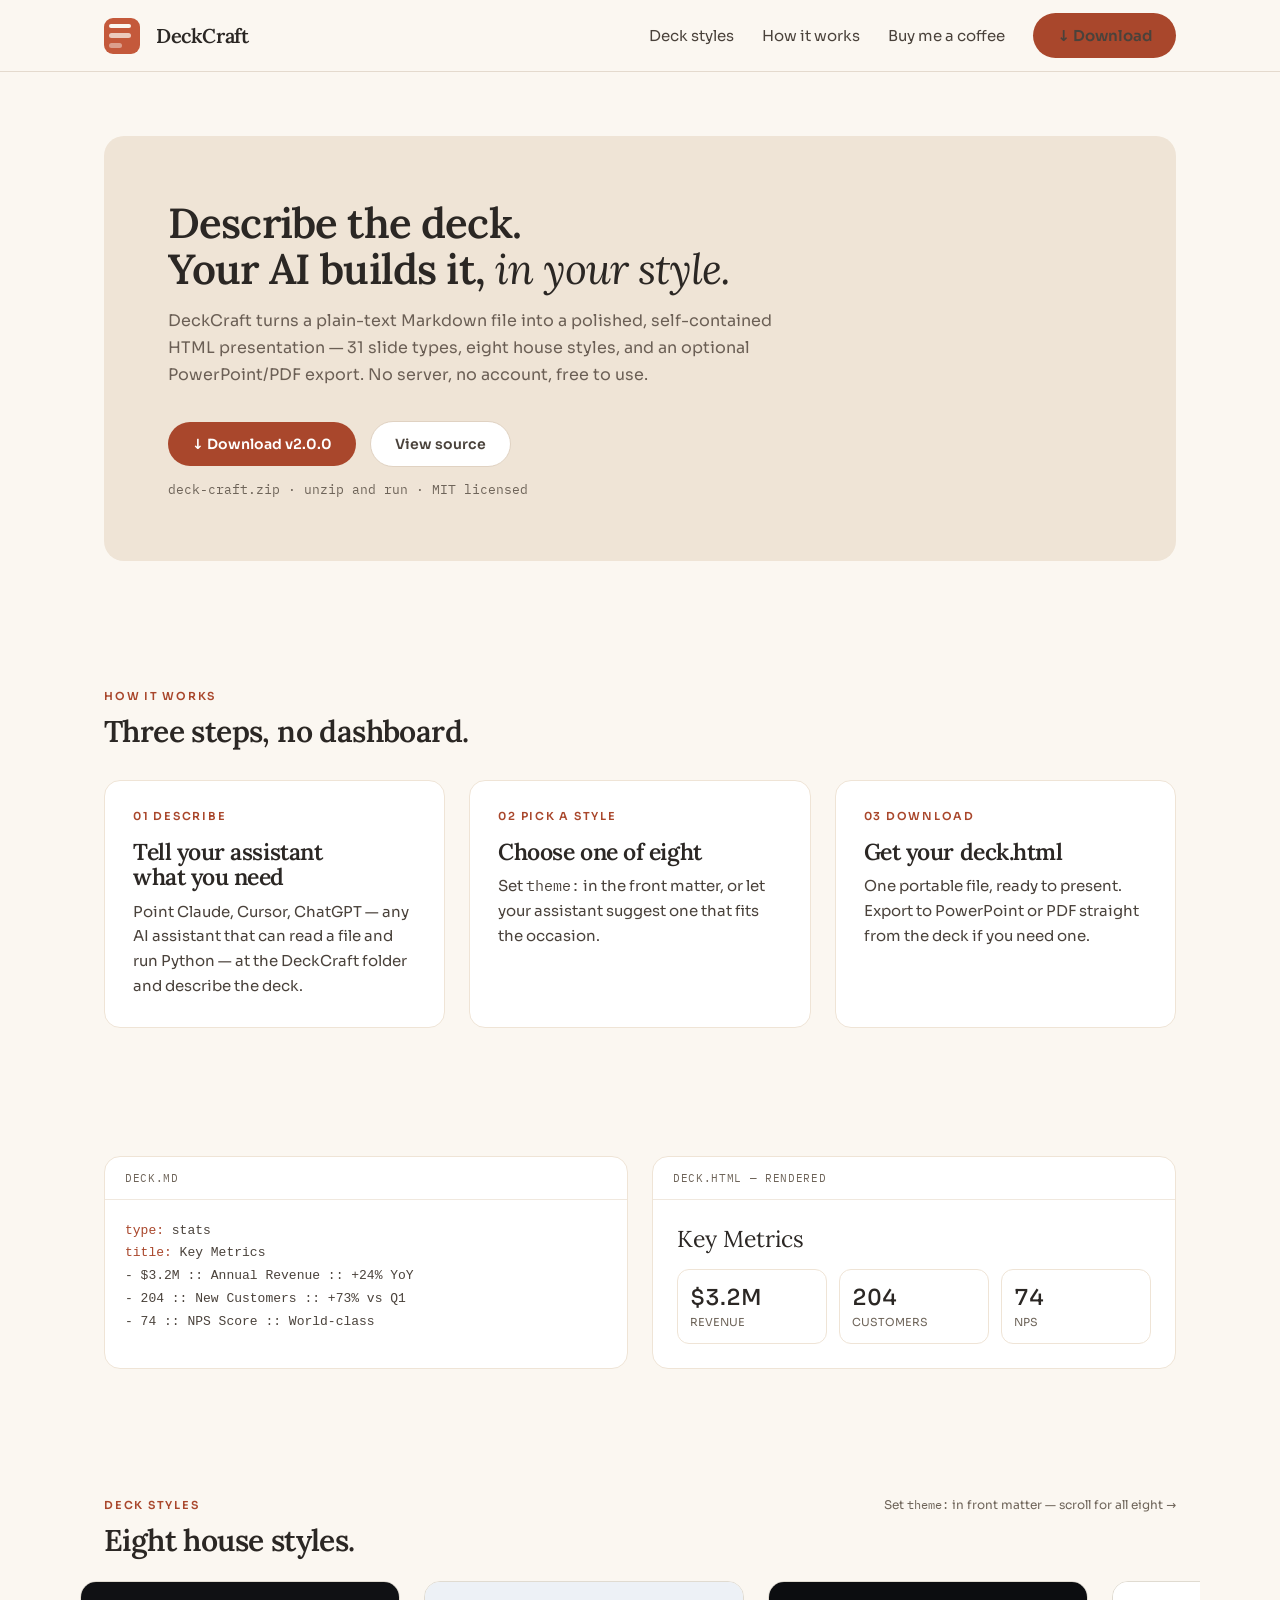
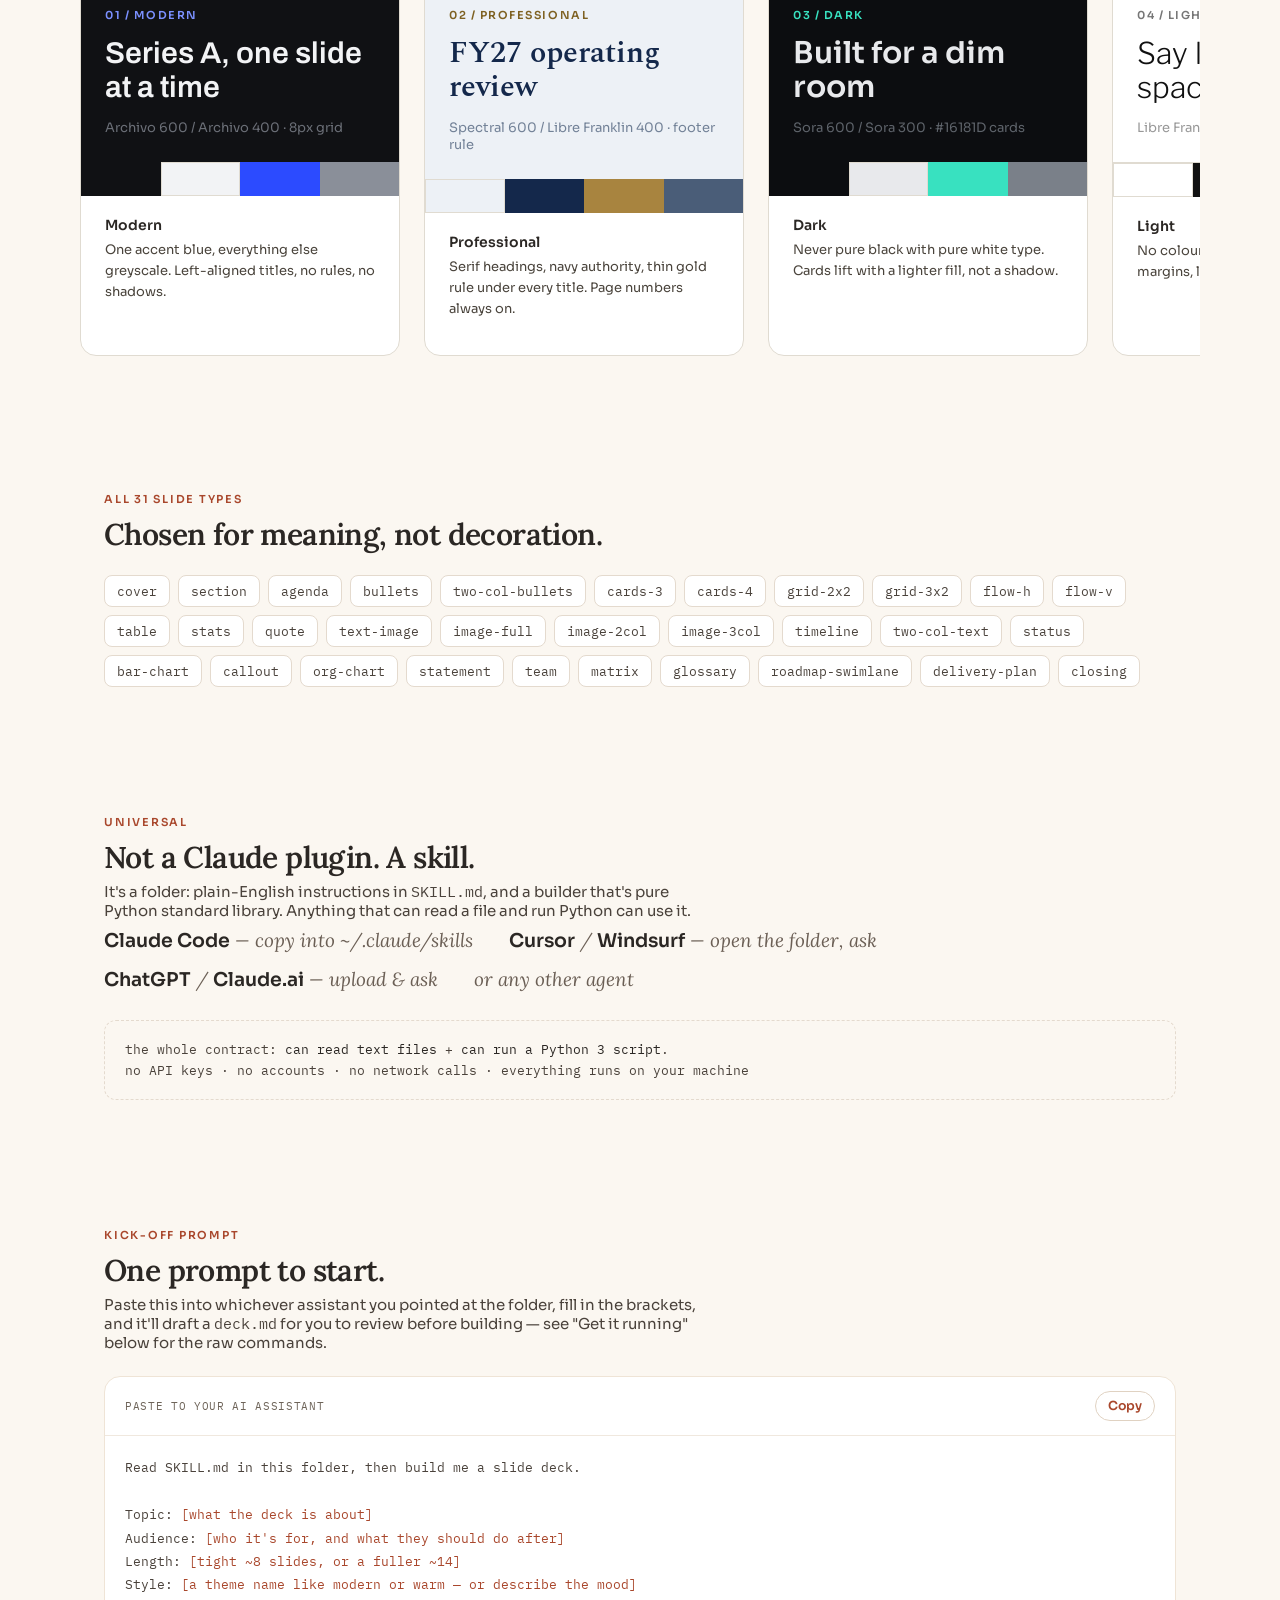
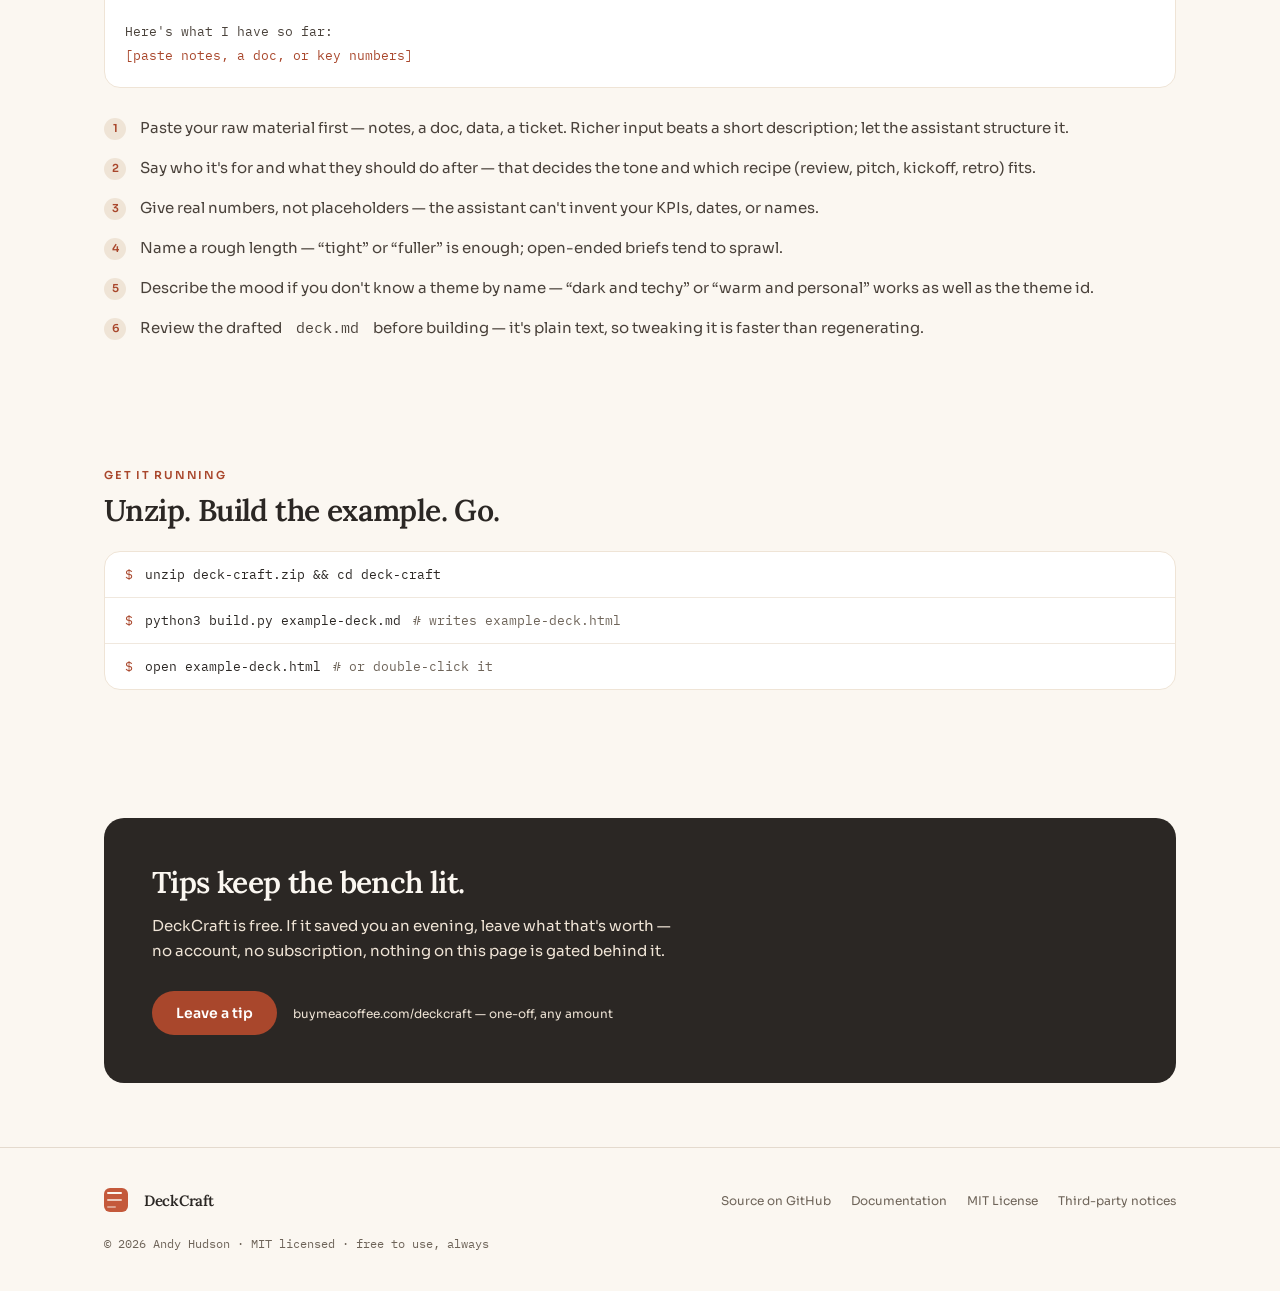
==== docs/index.html @ 662ece17 "Move landing page into docs/ for GitHub Pages GitHub Pages' classic source only supports the repo ro" ====
<!doctype html>
<html lang="en">
<head>
<meta charset="utf-8">
<meta name="viewport" content="width=device-width,initial-scale=1">
<title>DeckCraft</title>
<meta name="description" content="A free, open-source tool that turns Markdown into a themeable HTML slide deck, in a choice of eight house styles &#8212; usable from any AI assistant.">
<link rel="preconnect" href="https://fonts.googleapis.com">
<link rel="preconnect" href="https://fonts.gstatic.com" crossorigin>
<link href="https://fonts.googleapis.com/css2?family=Lora:ital,wght@0,400;0,500;0,600;1,400&family=Sora:wght@300;400;500;600&family=Archivo:wght@400;500;600;700;900&family=Spectral:wght@400;600&family=Libre+Franklin:wght@300;400&family=Instrument+Serif&family=IBM+Plex+Mono:wght@400;500&display=swap" rel="stylesheet">
<style>
  :root{
    --dc-charcoal:#2B2724; --dc-terracotta:#C4593B; --dc-terracotta-strong:#A9472C;
    --dc-terracotta-deep:#8E3A22; --dc-cream:#FBF7F1; --dc-oat:#EFE4D6; --dc-white:#FFFFFF;
    --dc-sage:#5C6B52;
    --dc-border:#E4DACE; --dc-border-soft:#EFE4D6; --dc-divider:#F0E8DE;
    --dc-text:#2B2724; --dc-text-body:#4A423B; --dc-text-muted:#6B5F55; --dc-text-caption:#6E6459;
    --dc-text-on-dark:#FBF7F1; --dc-text-on-dark-muted:#EFE4D6;
    --dc-font-display:'Lora',Georgia,serif; --dc-font-ui:'Sora',system-ui,-apple-system,sans-serif;
  }
  *{box-sizing:border-box;}
  html{scroll-behavior:smooth;}
  body{margin:0; background:var(--dc-cream); color:var(--dc-text); font-family:var(--dc-font-ui);
    -webkit-font-smoothing:antialiased;}
  a{color:inherit;}
  code{font-family:'IBM Plex Mono',"SFMono-Regular",Consolas,monospace;}
  .wrap{max-width:1120px; margin:0 auto; padding:0 24px;}
  h1,h2,h3{font-family:var(--dc-font-display); font-weight:600; letter-spacing:-.02em;
    line-height:1.1; text-wrap:balance; margin:0;}
  em{font-family:var(--dc-font-display); font-style:italic; font-weight:400;}

  /* ---- mark + wordmark ---- */
  .lockup{display:flex; align-items:center; gap:16px;}
  .mark{background:var(--dc-terracotta); border-radius:24px; display:flex; flex-direction:column;
    justify-content:center; align-items:flex-start; gap:5px; flex:none; box-sizing:border-box;}
  .mark span{display:block; height:7px; border-radius:4px; background:var(--dc-cream);}
  .wordmark{font-family:var(--dc-font-display); font-weight:600; letter-spacing:-.02em;
    line-height:1; color:var(--dc-text);}

  /* ---- header ---- */
  header{height:72px; background:var(--dc-cream); border-bottom:1px solid var(--dc-border);
    display:flex; align-items:center; position:sticky; top:0; z-index:5;}
  header .wrap{display:flex; align-items:center; justify-content:space-between; width:100%;}
  .nav-links{display:flex; align-items:center; gap:28px;}
  .nav-links a{font-size:15px; color:var(--dc-text-body); text-decoration:none;
    transition:color .16s ease-out;}
  .nav-links a:hover, .nav-links a:focus-visible{color:var(--dc-terracotta-strong);}
  .pill{display:inline-flex; align-items:center; gap:8px; font-family:var(--dc-font-ui);
    font-weight:600; font-size:14px; padding:13px 24px; border-radius:999px; text-decoration:none;
    border:none; transition:background-color .16s ease-out, border-color .16s ease-out; cursor:pointer;}
  .pill-primary{background:var(--dc-terracotta-strong); color:var(--dc-white);}
  .pill-primary:hover{background:var(--dc-terracotta-deep);}
  .pill-outline{background:var(--dc-white); color:var(--dc-text-body); border:1px solid #E0D2C2;}
  .pill-outline:hover{border-color:var(--dc-terracotta);}
  a:focus-visible, button:focus-visible{outline:2px solid var(--dc-terracotta-strong); outline-offset:2px;}

  /* ---- sections / rhythm ---- */
  section{padding:64px 0;}
  @media (max-width:640px){ section{padding:40px 0;} }
  .eyebrow{font-family:var(--dc-font-ui); font-size:11px; font-weight:600; letter-spacing:.16em;
    text-transform:uppercase; color:var(--dc-terracotta-strong); margin:0 0 12px;}
  .caption{font-family:var(--dc-font-ui); font-size:12px; color:var(--dc-text-caption);}

  /* ---- hero ---- */
  .hero-panel{background:var(--dc-oat); border-radius:20px; padding:64px;}
  @media (max-width:640px){ .hero-panel{padding:32px;} }
  .hero-panel h1{font-size:42px;}
  @media (max-width:640px){ .hero-panel h1{font-size:32px;} }
  .hero-panel .lede{font-family:var(--dc-font-ui); font-size:16px; line-height:1.68;
    color:var(--dc-text-muted); max-width:52ch; margin:16px 0 32px;}
  .hero-cta{display:flex; flex-wrap:wrap; gap:14px; align-items:center;}
  .hero-meta{margin-top:14px; font-family:'IBM Plex Mono',monospace; font-size:12.5px;
    color:var(--dc-text-caption);}

  /* ---- how it works ---- */
  .steps{display:grid; grid-template-columns:repeat(3,1fr); gap:24px;}
  @media (max-width:760px){ .steps{grid-template-columns:1fr;} }
  .step-card{background:var(--dc-white); border:1px solid var(--dc-border-soft); border-radius:16px;
    padding:28px;}
  .step-card .eyebrow{margin-bottom:16px;}
  .step-card h3{font-size:23px; margin-bottom:10px;}
  .step-card p{font-family:var(--dc-font-ui); font-size:15px; line-height:1.65; color:var(--dc-text-body);
    margin:0;}

  /* ---- proof (deck.md -> html) ---- */
  .proof{display:grid; grid-template-columns:1fr 1fr; gap:24px;}
  @media (max-width:760px){ .proof{grid-template-columns:1fr;} }
  .proof-panel{background:var(--dc-white); border:1px solid var(--dc-border-soft); border-radius:16px;
    overflow:hidden;}
  .proof-label{font-family:'IBM Plex Mono',monospace; font-size:11px; letter-spacing:.06em;
    text-transform:uppercase; color:var(--dc-text-caption); padding:14px 20px;
    border-bottom:1px solid var(--dc-divider);}
  .proof-panel pre{margin:0; padding:20px; font-size:13px; line-height:1.75; color:var(--dc-text-body);
    overflow-x:auto;}
  .proof-panel pre .kw{color:var(--dc-terracotta-strong);}
  .proof-out{padding:24px;}
  .proof-out .out-title{font-family:var(--dc-font-display); font-size:23px; margin-bottom:16px;}
  .stat-row{display:grid; grid-template-columns:repeat(3,1fr); gap:12px;}
  .stat{border:1px solid var(--dc-border-soft); border-radius:12px; padding:14px 12px;}
  .stat .v{font-family:var(--dc-font-ui); font-weight:500; font-size:22px; font-variant-numeric:tabular-nums;}
  .stat .l{font-size:11px; color:var(--dc-text-caption); margin-top:4px;}

  /* ---- style strip ---- */
  .strip-head{display:flex; align-items:baseline; justify-content:space-between; margin-bottom:24px;
    flex-wrap:wrap; gap:8px;}
  .strip{display:flex; gap:24px; overflow-x:auto; scroll-snap-type:x mandatory; padding-bottom:8px;
    margin:0 -24px; padding-left:24px; padding-right:24px;}
  .style-card{flex:none; width:320px; scroll-snap-align:start; border:1px solid #E0DBD1;
    border-radius:16px; overflow:hidden; background:var(--dc-white); transition:border-color .16s ease-out;}
  .style-card:hover{border-color:var(--dc-terracotta);}
  .style-preview{padding:26px 24px; display:flex; flex-direction:column; gap:14px;}
  .style-preview .idx{font-size:11px; font-weight:600; letter-spacing:.14em; text-transform:uppercase;}
  .style-preview .specimen{font-size:30px; line-height:1.15; font-weight:600;}
  .style-preview .spec{font-family:'Sora',sans-serif; font-size:13px; opacity:.75;}
  .swatch-strip{height:34px; display:flex;}
  .swatch-strip span{flex:1;}
  .style-footer{padding:18px 24px; font-family:var(--dc-font-ui); font-size:13px; line-height:1.6;
    color:#4A443C;}
  .style-footer b{display:block; font-weight:600; color:var(--dc-text); margin-bottom:4px; font-size:14px;}

  /* ---- chips ---- */
  .chips{display:flex; flex-wrap:wrap; gap:8px;}
  .chip{font-family:'IBM Plex Mono',monospace; font-size:12.5px; padding:7px 12px;
    border:1px solid var(--dc-border); border-radius:8px; color:var(--dc-text-body); background:var(--dc-white);}

  /* ---- universal tool ---- */
  .tool-row{display:flex; flex-wrap:wrap; gap:14px 36px; margin-top:8px;}
  .tool{font-family:var(--dc-font-display); font-style:italic; font-size:19px; color:var(--dc-text-muted);}
  .tool b{font-style:normal; font-family:var(--dc-font-ui); font-weight:600; color:var(--dc-text);}
  .req-line{margin-top:28px; padding:18px 20px; border:1px dashed var(--dc-border); border-radius:12px;
    font-family:'IBM Plex Mono',monospace; font-size:12.5px; color:var(--dc-text-body); line-height:1.7;}

  /* ---- kick-off prompt ---- */
  .prompt-box{border:1px solid var(--dc-border-soft); border-radius:16px; background:var(--dc-white);
    overflow:hidden;}
  .prompt-box-head{display:flex; align-items:center; justify-content:space-between; gap:12px;
    padding:14px 20px; border-bottom:1px solid var(--dc-divider);
    font-family:'IBM Plex Mono',monospace; font-size:11px; letter-spacing:.06em; text-transform:uppercase;
    color:var(--dc-text-caption);}
  .copy-btn{font-family:var(--dc-font-ui); font-weight:600; font-size:12.5px;
    color:var(--dc-terracotta-strong); background:none; border:1px solid #E0D2C2; cursor:pointer;
    padding:6px 12px; border-radius:999px; text-transform:none; letter-spacing:0;
    transition:background-color .16s ease-out, border-color .16s ease-out;}
  .copy-btn:hover{background:var(--dc-oat); border-color:var(--dc-terracotta);}
  .prompt-box pre{margin:0; padding:20px; font-family:'IBM Plex Mono',monospace; font-size:13px;
    line-height:1.8; color:var(--dc-text-body); white-space:pre-wrap;}
  .prompt-box pre .ph{color:var(--dc-terracotta-strong);}

  .tips-list{list-style:none; margin:28px 0 0; padding:0; display:flex; flex-direction:column; gap:16px;}
  .tips-list li{display:flex; gap:14px; align-items:flex-start; font-family:var(--dc-font-ui);
    font-size:15px; line-height:1.6; color:var(--dc-text-body);}
  .tips-list .num{flex:none; width:22px; height:22px; border-radius:50%; background:var(--dc-oat);
    color:var(--dc-terracotta-strong); font-family:var(--dc-font-ui); font-size:11px; font-weight:600;
    display:flex; align-items:center; justify-content:center; margin-top:2px;}

  /* ---- install ---- */
  .install-panel{border:1px solid var(--dc-border-soft); border-radius:16px; background:var(--dc-white);
    overflow:hidden;}
  .install-line{display:flex; align-items:center; gap:12px; padding:14px 20px;
    font-family:'IBM Plex Mono',monospace; font-size:13px;}
  .install-line + .install-line{border-top:1px solid var(--dc-divider);}
  .install-line .prompt{color:var(--dc-terracotta-strong); flex:none;}
  .install-line .comment{color:var(--dc-text-caption);}

  /* ---- tip band ---- */
  .tip-band{background:var(--dc-charcoal); border-radius:20px; padding:48px;}
  @media (max-width:640px){ .tip-band{padding:28px;} }
  .tip-band h2{color:var(--dc-text-on-dark); font-size:30px;}
  .tip-band p{font-family:var(--dc-font-ui); font-size:15px; line-height:1.68;
    color:var(--dc-text-on-dark-muted); max-width:48ch; margin:14px 0 28px;}
  .tip-band-row{display:flex; align-items:center; gap:16px; flex-wrap:wrap;}

  /* ---- footer ---- */
  footer{border-top:1px solid var(--dc-border); padding:40px 0;}
  .foot-row{display:flex; align-items:center; justify-content:space-between; flex-wrap:wrap; gap:20px;}
  .foot-links{display:flex; gap:20px; flex-wrap:wrap;}
  .foot-links a{font-size:12px; color:var(--dc-text-caption); text-decoration:none;}
  .foot-links a:hover{color:var(--dc-terracotta-strong);}
  .fine{margin-top:24px; font-size:12px; color:var(--dc-text-caption); font-family:'IBM Plex Mono',monospace;}
</style>
</head>
<body>

<header>
  <div class="wrap">
    <div class="lockup">
      <div class="mark" style="width:36px;height:36px;padding:6px 5px;border-radius:9px;">
        <span style="width:22px;"></span><span style="width:22px;opacity:.72;"></span><span style="width:13px;opacity:.45;"></span>
      </div>
      <span class="wordmark" style="font-size:20px;">DeckCraft</span>
    </div>
    <div class="nav-links">
      <a href="#styles">Deck styles</a>
      <a href="#how-it-works">How it works</a>
      <a href="https://buymeacoffee.com/deckcraft" target="_blank" rel="noopener">Buy me a coffee</a>
      <a class="pill pill-primary" href="https://github.com/andyh102/deck-craft/releases/latest/download/deck-craft.zip">&#8595; Download</a>
    </div>
  </div>
</header>

<div class="wrap">
  <section>
    <div class="hero-panel">
      <h1>Describe the deck.<br>Your AI builds it, <em>in your style.</em></h1>
      <p class="lede">
        DeckCraft turns a plain-text Markdown file into a polished, self-contained
        HTML presentation &#8212; 31 slide types, eight house styles, and an optional
        PowerPoint/PDF export. No server, no account, free to use.
      </p>
      <div class="hero-cta">
        <a class="pill pill-primary" href="https://github.com/andyh102/deck-craft/releases/latest/download/deck-craft.zip">&#8595; Download v2.0.0</a>
        <a class="pill pill-outline" href="https://github.com/andyh102/deck-craft">View source</a>
      </div>
      <div class="hero-meta">deck-craft.zip &#183; unzip and run &#183; MIT licensed</div>
    </div>
  </section>

  <section id="how-it-works">
    <div class="eyebrow">How it works</div>
    <h2 style="font-size:30px; margin-bottom:32px;">Three steps, no dashboard.</h2>
    <div class="steps">
      <div class="step-card">
        <div class="eyebrow">01 Describe</div>
        <h3>Tell your assistant what you need</h3>
        <p>Point Claude, Cursor, ChatGPT &#8212; any AI assistant that can read a file
          and run Python &#8212; at the DeckCraft folder and describe the deck.</p>
      </div>
      <div class="step-card">
        <div class="eyebrow">02 Pick a style</div>
        <h3>Choose one of eight</h3>
        <p>Set <code>theme:</code> in the front matter, or let your assistant
          suggest one that fits the occasion.</p>
      </div>
      <div class="step-card">
        <div class="eyebrow">03 Download</div>
        <h3>Get your deck.html</h3>
        <p>One portable file, ready to present. Export to PowerPoint or PDF
          straight from the deck if you need one.</p>
      </div>
    </div>
  </section>

  <section>
    <div class="proof">
      <div class="proof-panel">
        <div class="proof-label">deck.md</div>
        <pre><span class="kw">type:</span> stats
<span class="kw">title:</span> Key Metrics
- $3.2M :: Annual Revenue :: +24% YoY
- 204 :: New Customers :: +73% vs Q1
- 74 :: NPS Score :: World-class</pre>
      </div>
      <div class="proof-panel">
        <div class="proof-label">deck.html &#8212; rendered</div>
        <div class="proof-out">
          <div class="out-title">Key Metrics</div>
          <div class="stat-row">
            <div class="stat"><div class="v">$3.2M</div><div class="l">REVENUE</div></div>
            <div class="stat"><div class="v">204</div><div class="l">CUSTOMERS</div></div>
            <div class="stat"><div class="v">74</div><div class="l">NPS</div></div>
          </div>
        </div>
      </div>
    </div>
  </section>

  <section id="styles">
    <div class="strip-head">
      <div>
        <div class="eyebrow">Deck styles</div>
        <h2 style="font-size:30px;">Eight house styles.</h2>
      </div>
      <div class="caption">Set <code>theme:</code> in front matter &#8212; scroll for all eight &#8594;</div>
    </div>
    <div class="strip">
      <div class="style-card">
        <div class="style-preview" style="background:#101114;">
          <div class="idx" style="color:#7b90ff;">01 / Modern</div>
          <div class="specimen" style="color:#f2f3f5;font-family:Archivo,sans-serif;">Series A, one slide at a time</div>
          <div class="spec" style="color:#8a8f99;">Archivo 600 / Archivo 400 &#183; 8px grid</div>
        </div>
        <div class="swatch-strip"><span style="background:#101114;"></span><span style="background:#f2f3f5;box-shadow:inset 0 0 0 1px #E0DBD1;"></span><span style="background:#2C4BFF;"></span><span style="background:#8A8F99;"></span></div>
        <div class="style-footer"><b>Modern</b>One accent blue, everything else greyscale. Left-aligned titles, no rules, no shadows.</div>
      </div>
      <div class="style-card">
        <div class="style-preview" style="background:#EDF1F6;">
          <div class="idx" style="color:#7E6122;">02 / Professional</div>
          <div class="specimen" style="color:#14284B;font-family:Spectral,serif;">FY27 operating review</div>
          <div class="spec" style="color:#4A5D78;">Spectral 600 / Libre Franklin 400 &#183; footer rule</div>
        </div>
        <div class="swatch-strip"><span style="background:#EDF1F6;box-shadow:inset 0 0 0 1px #E0DBD1;"></span><span style="background:#14284B;"></span><span style="background:#A8843F;"></span><span style="background:#4A5D78;"></span></div>
        <div class="style-footer"><b>Professional</b>Serif headings, navy authority, thin gold rule under every title. Page numbers always on.</div>
      </div>
      <div class="style-card">
        <div class="style-preview" style="background:#0C0D10;">
          <div class="idx" style="color:#38E1C0;">03 / Dark</div>
          <div class="specimen" style="color:#E8E9EC;font-family:Sora,sans-serif;">Built for a dim room</div>
          <div class="spec" style="color:#7A8089;">Sora 600 / Sora 300 &#183; #16181D cards</div>
        </div>
        <div class="swatch-strip"><span style="background:#0C0D10;"></span><span style="background:#E8E9EC;box-shadow:inset 0 0 0 1px #E0DBD1;"></span><span style="background:#38E1C0;"></span><span style="background:#7A8089;"></span></div>
        <div class="style-footer"><b>Dark</b>Never pure black with pure white type. Cards lift with a lighter fill, not a shadow.</div>
      </div>
      <div class="style-card">
        <div class="style-preview" style="background:#FFFFFF;border-bottom:1px solid #E0DBD1;">
          <div class="idx" style="color:#767676;">04 / Light</div>
          <div class="specimen" style="color:#111111;font-family:'Libre Franklin',sans-serif;font-weight:300;">Say less, in more space</div>
          <div class="spec" style="color:#767676;">Libre Franklin 300 / 400 &#183; 96px margins</div>
        </div>
        <div class="swatch-strip"><span style="background:#FFFFFF;box-shadow:inset 0 0 0 1px #E0DBD1;"></span><span style="background:#111111;"></span><span style="background:#767676;"></span><span style="background:#E6E6E6;box-shadow:inset 0 0 0 1px #E0DBD1;"></span></div>
        <div class="style-footer"><b>Light</b>No colour at all. One idea per slide, huge margins, light weights only.</div>
      </div>
      <div class="style-card">
        <div class="style-preview" style="background:#FAF6EE;">
          <div class="idx" style="color:#B3261E;">05 / Editorial</div>
          <div class="specimen" style="color:#1B1A17;font-family:'Instrument Serif',serif;">The case for buying less software</div>
          <div class="spec" style="color:#8A8070;">Instrument Serif / Spectral 400 &#183; drop caps</div>
        </div>
        <div class="swatch-strip"><span style="background:#FAF6EE;box-shadow:inset 0 0 0 1px #E0DBD1;"></span><span style="background:#1B1A17;"></span><span style="background:#B3261E;"></span><span style="background:#D9CFBD;box-shadow:inset 0 0 0 1px #E0DBD1;"></span></div>
        <div class="style-footer"><b>Editorial</b>Magazine logic: two-column body, pull quotes, italic captions. Titles can run three lines.</div>
      </div>
      <div class="style-card">
        <div class="style-preview" style="background:#F7F8F8;">
          <div class="idx" style="color:#0E6E6E;">06 / Technical</div>
          <div class="specimen" style="color:#0F1B1F;font-family:'IBM Plex Mono',monospace;font-size:24px;">p95 latency, by region</div>
          <div class="spec" style="color:#6D7A7D;">IBM Plex Mono 500 / Libre Franklin 400</div>
        </div>
        <div class="swatch-strip"><span style="background:#F7F8F8;box-shadow:inset 0 0 0 1px #E0DBD1;"></span><span style="background:#0F1B1F;"></span><span style="background:#0E6E6E;"></span><span style="background:#D98A0B;"></span></div>
        <div class="style-footer"><b>Technical</b>Charts are the slide. Mono labels, axis rules at 20% ink, amber reserved for the outlier.</div>
      </div>
      <div class="style-card">
        <div class="style-preview" style="background:#000000;">
          <div class="idx" style="color:#F2FF49;">07 / Bold</div>
          <div class="specimen" style="color:#FFFFFF;font-family:Archivo,sans-serif;font-weight:900;">We grew 4&#215; without a sales team</div>
          <div class="spec" style="color:#8c8c8c;">Archivo 900 / Archivo 500 &#183; full-bleed</div>
        </div>
        <div class="swatch-strip"><span style="background:#000000;"></span><span style="background:#FFFFFF;box-shadow:inset 0 0 0 1px #E0DBD1;"></span><span style="background:#F2FF49;box-shadow:inset 0 0 0 1px #E0DBD1;"></span><span style="background:#FF3D2E;"></span></div>
        <div class="style-footer"><b>Bold</b>Type fills the frame edge to edge. Six words maximum. One slide, one colour flip.</div>
      </div>
      <div class="style-card">
        <div class="style-preview" style="background:#F3E9DC;">
          <div class="idx" style="color:#9B3F23;">08 / Warm</div>
          <div class="specimen" style="color:#4A3728;font-family:Lora,serif;">A bakery, three years in</div>
          <div class="spec" style="color:#7D8A5C;">Lora 600 / Sora 400 &#183; 16px radii</div>
        </div>
        <div class="swatch-strip"><span style="background:#F3E9DC;box-shadow:inset 0 0 0 1px #E0DBD1;"></span><span style="background:#4A3728;"></span><span style="background:#C4593B;"></span><span style="background:#7D8A5C;"></span></div>
        <div class="style-footer"><b>Warm</b>Rounded corners, photography over flat colour, hand-set captions. Good for founder stories.</div>
      </div>
    </div>
  </section>

  <section>
    <div class="eyebrow">All 31 slide types</div>
    <h2 style="font-size:30px; margin-bottom:24px;">Chosen for meaning, not decoration.</h2>
    <div class="chips">
      <span class="chip">cover</span><span class="chip">section</span><span class="chip">agenda</span>
      <span class="chip">bullets</span><span class="chip">two-col-bullets</span><span class="chip">cards-3</span>
      <span class="chip">cards-4</span><span class="chip">grid-2x2</span><span class="chip">grid-3x2</span>
      <span class="chip">flow-h</span><span class="chip">flow-v</span><span class="chip">table</span>
      <span class="chip">stats</span><span class="chip">quote</span><span class="chip">text-image</span>
      <span class="chip">image-full</span><span class="chip">image-2col</span><span class="chip">image-3col</span>
      <span class="chip">timeline</span><span class="chip">two-col-text</span><span class="chip">status</span>
      <span class="chip">bar-chart</span><span class="chip">callout</span><span class="chip">org-chart</span>
      <span class="chip">statement</span><span class="chip">team</span><span class="chip">matrix</span>
      <span class="chip">glossary</span><span class="chip">roadmap-swimlane</span><span class="chip">delivery-plan</span>
      <span class="chip">closing</span>
    </div>
  </section>

  <section>
    <div class="eyebrow">Universal</div>
    <h2 style="font-size:30px; margin-bottom:8px;">Not a Claude plugin. A skill.</h2>
    <p style="font-family:var(--dc-font-ui); font-size:15px; color:var(--dc-text-body); max-width:56ch; margin:8px 0 0;">
      It's a folder: plain-English instructions in <code>SKILL.md</code>, and a
      builder that's pure Python standard library. Anything that can read a
      file and run Python can use it.
    </p>
    <div class="tool-row">
      <span class="tool"><b>Claude Code</b> &#8212; copy into ~/.claude/skills</span>
      <span class="tool"><b>Cursor</b> / <b>Windsurf</b> &#8212; open the folder, ask</span>
      <span class="tool"><b>ChatGPT</b> / <b>Claude.ai</b> &#8212; upload &amp; ask</span>
      <span class="tool">or any other agent</span>
    </div>
    <div class="req-line">
      the whole contract: <span style="color:var(--dc-text)">can read text files</span> + <span style="color:var(--dc-text)">can run a Python 3 script</span>.<br>
      no API keys &#183; no accounts &#183; no network calls &#183; everything runs on your machine
    </div>
  </section>

  <section>
    <div class="eyebrow">Kick-off prompt</div>
    <h2 style="font-size:30px; margin-bottom:8px;">One prompt to start.</h2>
    <p style="font-family:var(--dc-font-ui); font-size:15px; color:var(--dc-text-body); max-width:56ch; margin:8px 0 24px;">
      Paste this into whichever assistant you pointed at the folder, fill in
      the brackets, and it'll draft a <code>deck.md</code> for you to review
      before building &#8212; see "Get it running" below for the raw commands.
    </p>
    <div class="prompt-box">
      <div class="prompt-box-head">
        <span>Paste to your AI assistant</span>
        <button class="copy-btn" type="button" onclick="dcCopyPrompt(this)">Copy</button>
      </div>
      <pre id="kickoff-prompt">Read SKILL.md in this folder, then build me a slide deck.

Topic: <span class="ph">[what the deck is about]</span>
Audience: <span class="ph">[who it's for, and what they should do after]</span>
Length: <span class="ph">[tight ~8 slides, or a fuller ~14]</span>
Style: <span class="ph">[a theme name like modern or warm &#8212; or describe the mood]</span>

Here's what I have so far:
<span class="ph">[paste notes, a doc, or key numbers]</span></pre>
    </div>

    <ol class="tips-list">
      <li><span class="num">1</span>Paste your raw material first &#8212; notes, a doc, data, a ticket. Richer input beats a short description; let the assistant structure it.</li>
      <li><span class="num">2</span>Say who it's for and what they should do after &#8212; that decides the tone and which recipe (review, pitch, kickoff, retro) fits.</li>
      <li><span class="num">3</span>Give real numbers, not placeholders &#8212; the assistant can't invent your KPIs, dates, or names.</li>
      <li><span class="num">4</span>Name a rough length &#8212; &#8220;tight&#8221; or &#8220;fuller&#8221; is enough; open-ended briefs tend to sprawl.</li>
      <li><span class="num">5</span>Describe the mood if you don't know a theme by name &#8212; &#8220;dark and techy&#8221; or &#8220;warm and personal&#8221; works as well as the theme id.</li>
      <li><span class="num">6</span>Review the drafted <code>deck.md</code> before building &#8212; it's plain text, so tweaking it is faster than regenerating.</li>
    </ol>
  </section>

  <section>
    <div class="eyebrow">Get it running</div>
    <h2 style="font-size:30px; margin-bottom:24px;">Unzip. Build the example. Go.</h2>
    <div class="install-panel">
      <div class="install-line"><span class="prompt">$</span> unzip deck-craft.zip &amp;&amp; cd deck-craft</div>
      <div class="install-line"><span class="prompt">$</span> python3 build.py example-deck.md <span class="comment"># writes example-deck.html</span></div>
      <div class="install-line"><span class="prompt">$</span> open example-deck.html <span class="comment"># or double-click it</span></div>
    </div>
  </section>

  <section>
    <div class="tip-band">
      <h2>Tips keep the bench lit.</h2>
      <p>DeckCraft is free. If it saved you an evening, leave what that's worth
        &#8212; no account, no subscription, nothing on this page is gated behind it.</p>
      <div class="tip-band-row">
        <a class="pill pill-primary" href="https://buymeacoffee.com/deckcraft" target="_blank" rel="noopener">Leave a tip</a>
        <span class="caption" style="color:var(--dc-text-on-dark-muted);">buymeacoffee.com/deckcraft &#8212; one-off, any amount</span>
      </div>
    </div>
  </section>
</div>

<footer>
  <div class="wrap">
    <div class="foot-row">
      <div class="lockup">
        <div class="mark" style="width:24px;height:24px;padding:4px 3px;border-radius:6px;">
          <span style="width:15px;"></span><span style="width:15px;opacity:.72;"></span><span style="width:9px;opacity:.45;"></span>
        </div>
        <span class="wordmark" style="font-size:15px;">DeckCraft</span>
      </div>
      <div class="foot-links">
        <a href="https://github.com/andyh102/deck-craft">Source on GitHub</a>
        <a href="https://github.com/andyh102/deck-craft/blob/main/SKILL.md">Documentation</a>
        <a href="https://github.com/andyh102/deck-craft/blob/main/LICENSE">MIT License</a>
        <a href="https://github.com/andyh102/deck-craft/blob/main/lib/THIRD_PARTY_NOTICES.md">Third-party notices</a>
      </div>
    </div>
    <div class="fine">&#169; 2026 Andy Hudson &#183; MIT licensed &#183; free to use, always</div>
  </div>
</footer>
<script>
function dcCopyPrompt(btn){
  var el = document.getElementById('kickoff-prompt');
  var text = el.innerText;
  var orig = btn.textContent;
  function settle(label){
    btn.textContent = label;
    setTimeout(function(){ btn.textContent = orig; }, 1800);
  }
  if (navigator.clipboard && navigator.clipboard.writeText) {
    navigator.clipboard.writeText(text).then(function(){ settle('Copied'); })
      .catch(function(){ settle('Select & copy'); });
  } else {
    settle('Select & copy');
  }
}
</script>
</body>
</html>
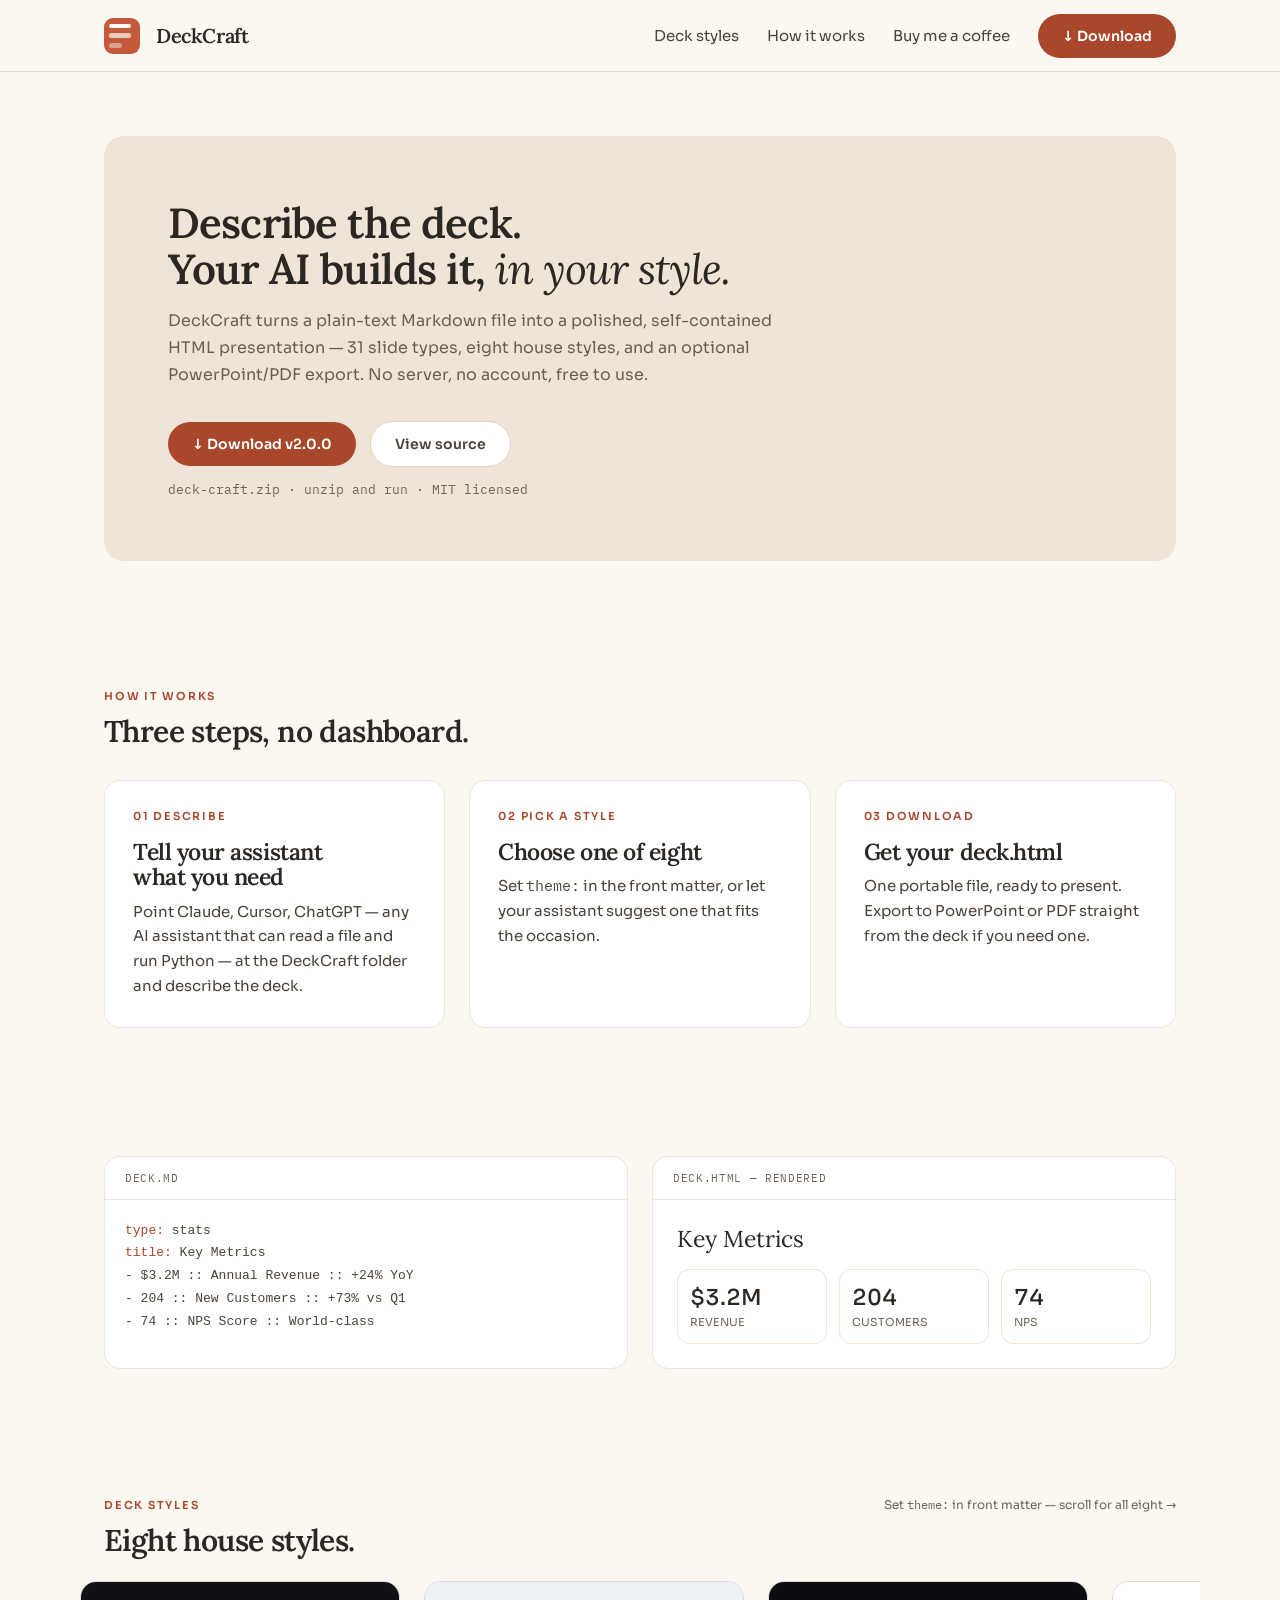
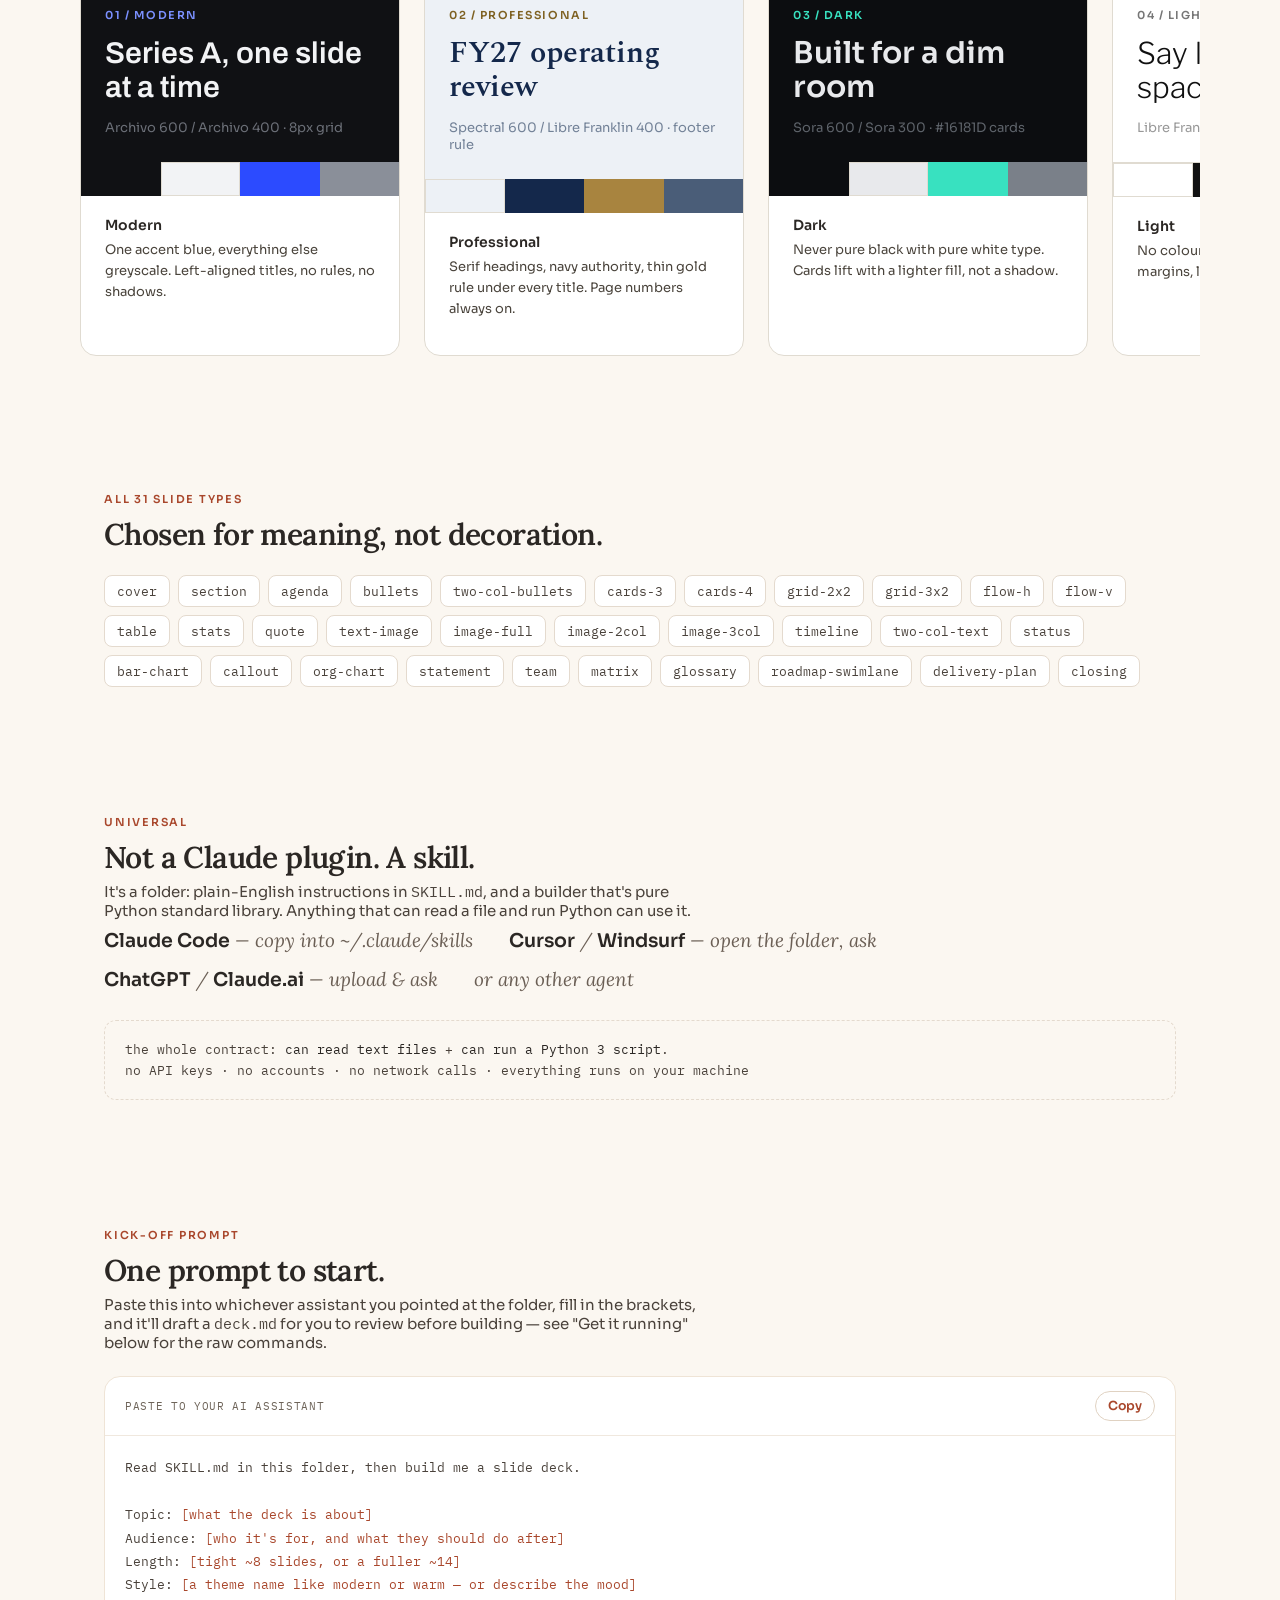
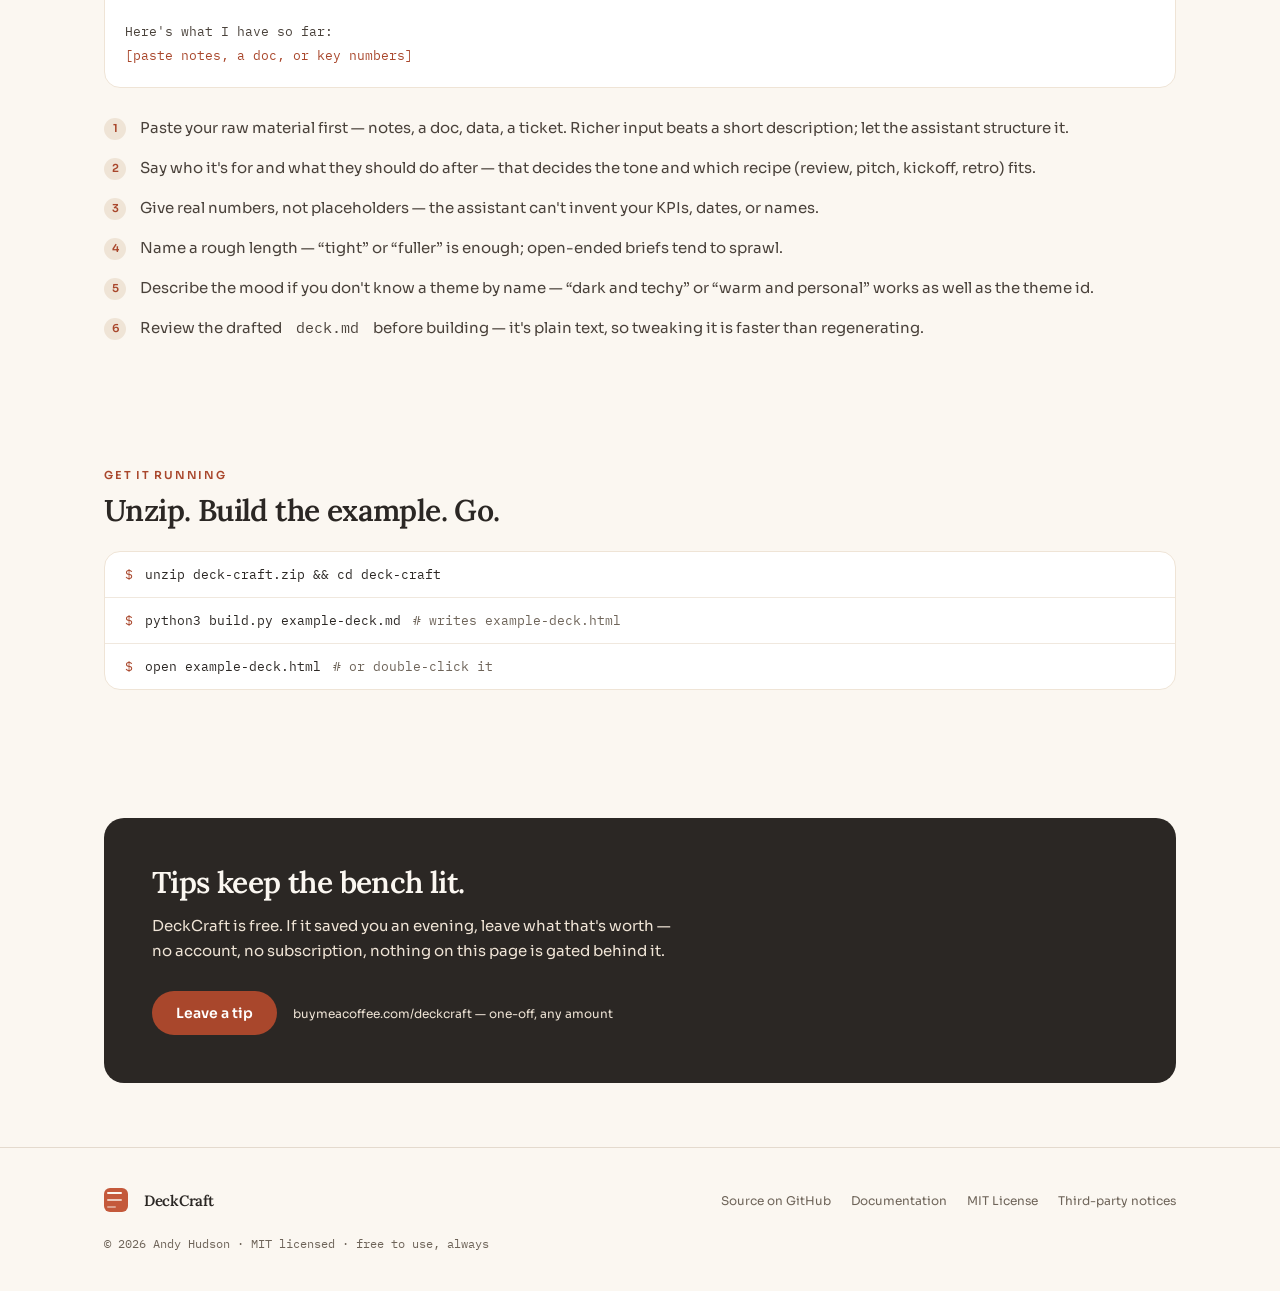
==== commit 706db36d: "Fix header Download button text color (accessibility) .nav-links a (specificity 0,1,1) was beating ." ====
--- a/docs/index.html
+++ b/docs/index.html
@@ -42,9 +42,9 @@
     display:flex; align-items:center; position:sticky; top:0; z-index:5;}
   header .wrap{display:flex; align-items:center; justify-content:space-between; width:100%;}
   .nav-links{display:flex; align-items:center; gap:28px;}
-  .nav-links a{font-size:15px; color:var(--dc-text-body); text-decoration:none;
+  .nav-links a:not(.pill){font-size:15px; color:var(--dc-text-body); text-decoration:none;
     transition:color .16s ease-out;}
-  .nav-links a:hover, .nav-links a:focus-visible{color:var(--dc-terracotta-strong);}
+  .nav-links a:not(.pill):hover, .nav-links a:not(.pill):focus-visible{color:var(--dc-terracotta-strong);}
   .pill{display:inline-flex; align-items:center; gap:8px; font-family:var(--dc-font-ui);
     font-weight:600; font-size:14px; padding:13px 24px; border-radius:999px; text-decoration:none;
     border:none; transition:background-color .16s ease-out, border-color .16s ease-out; cursor:pointer;}
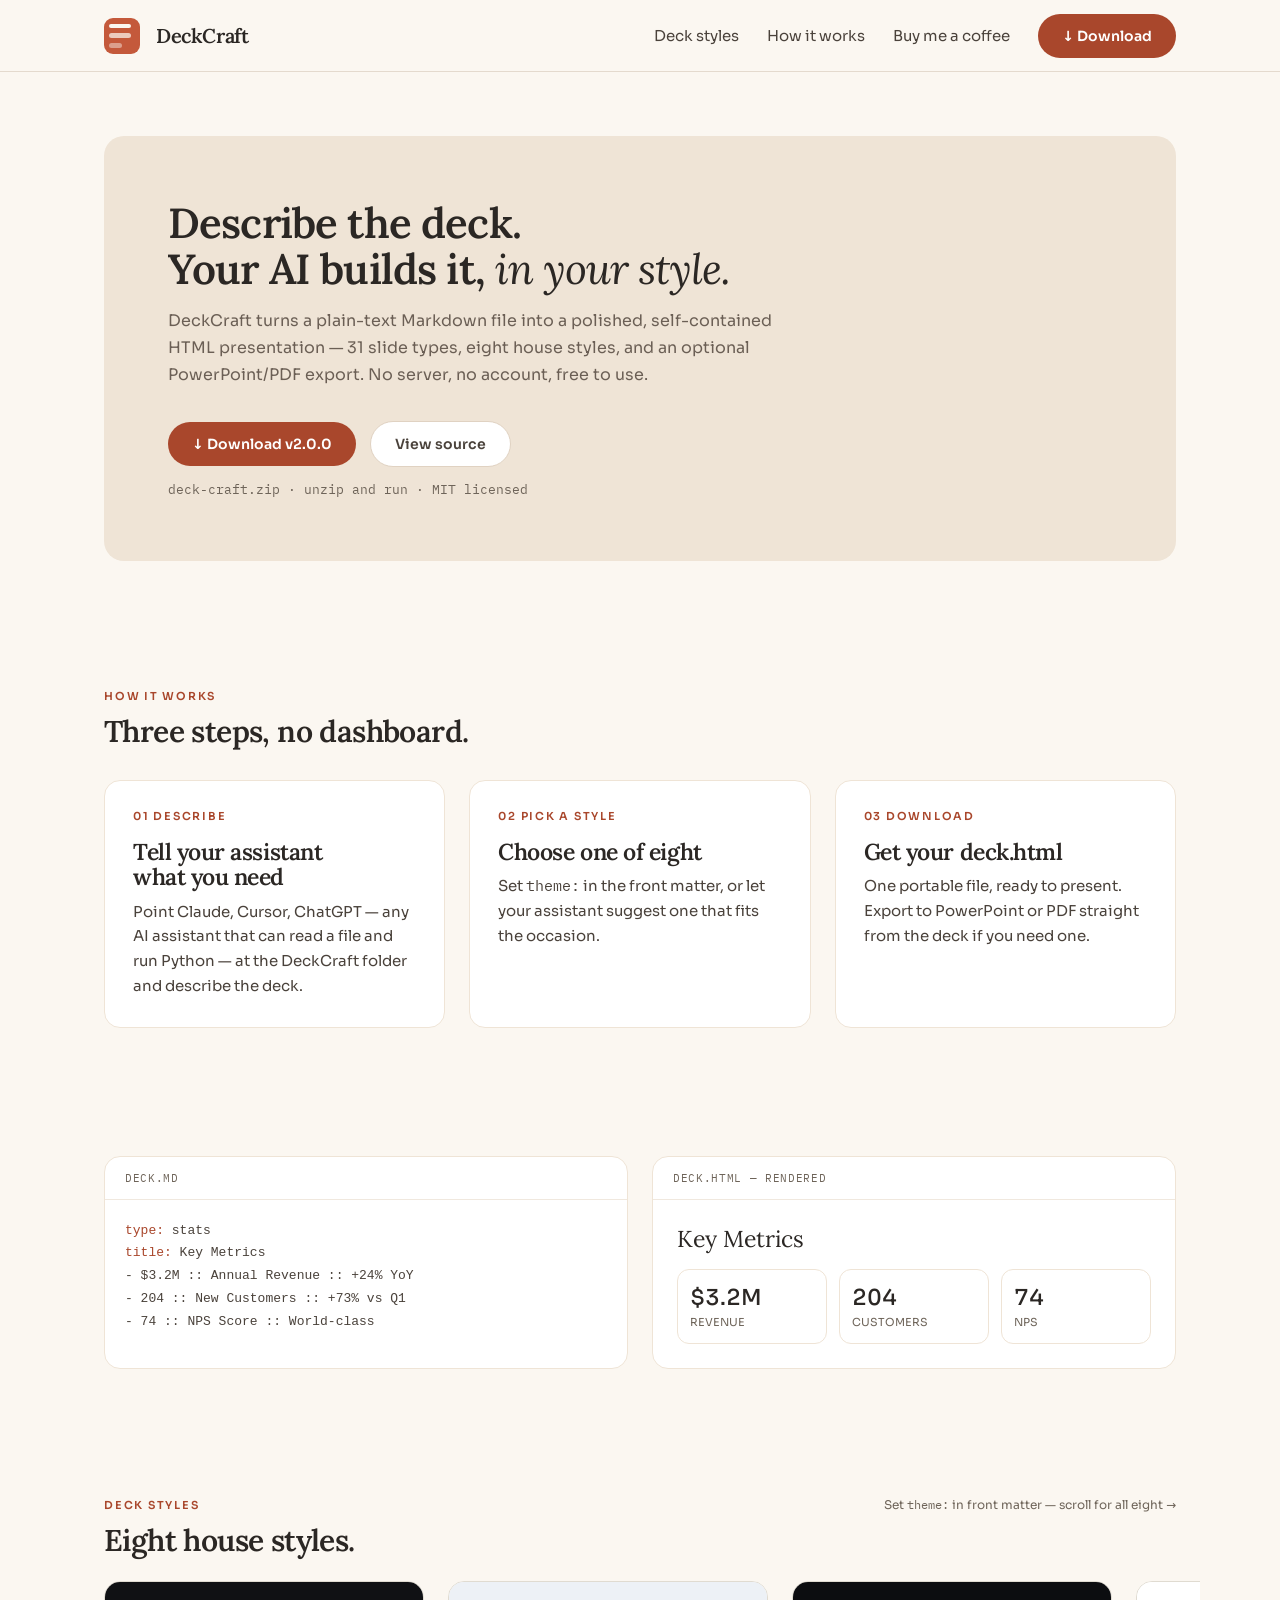
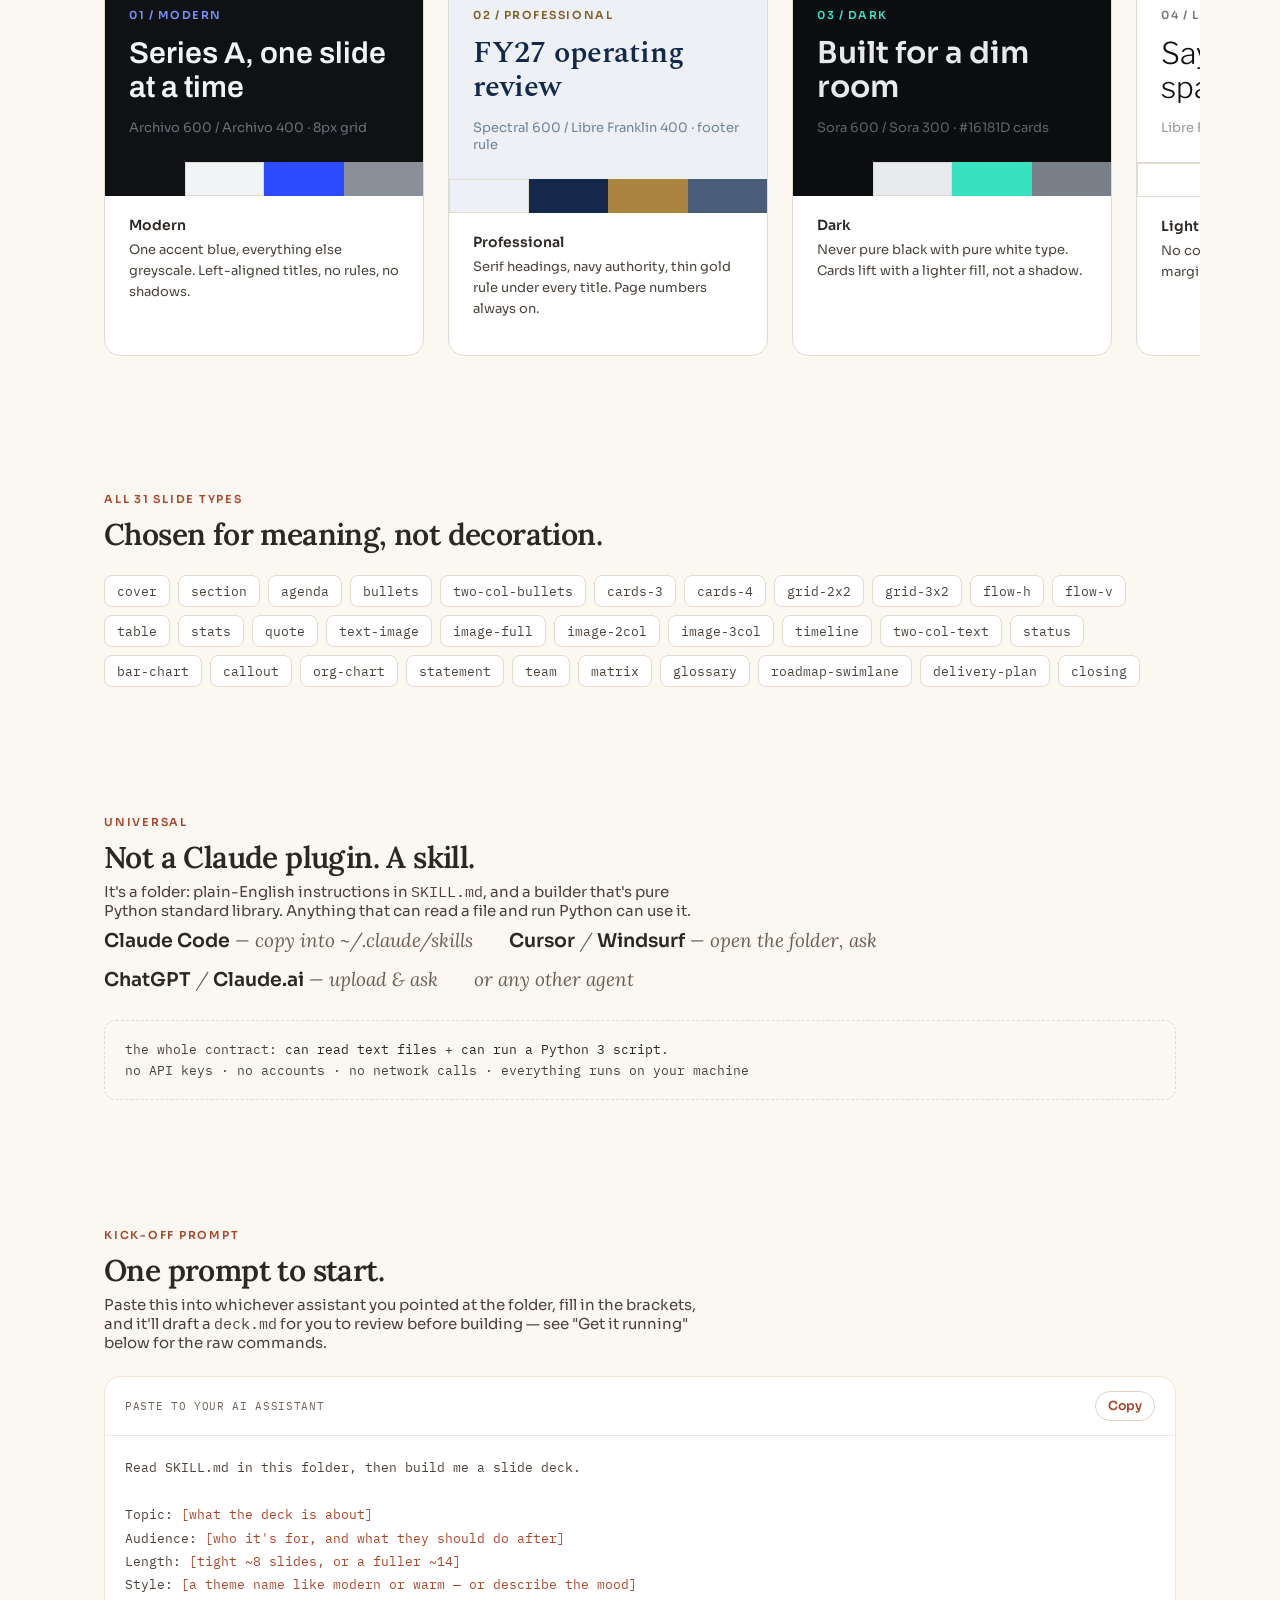
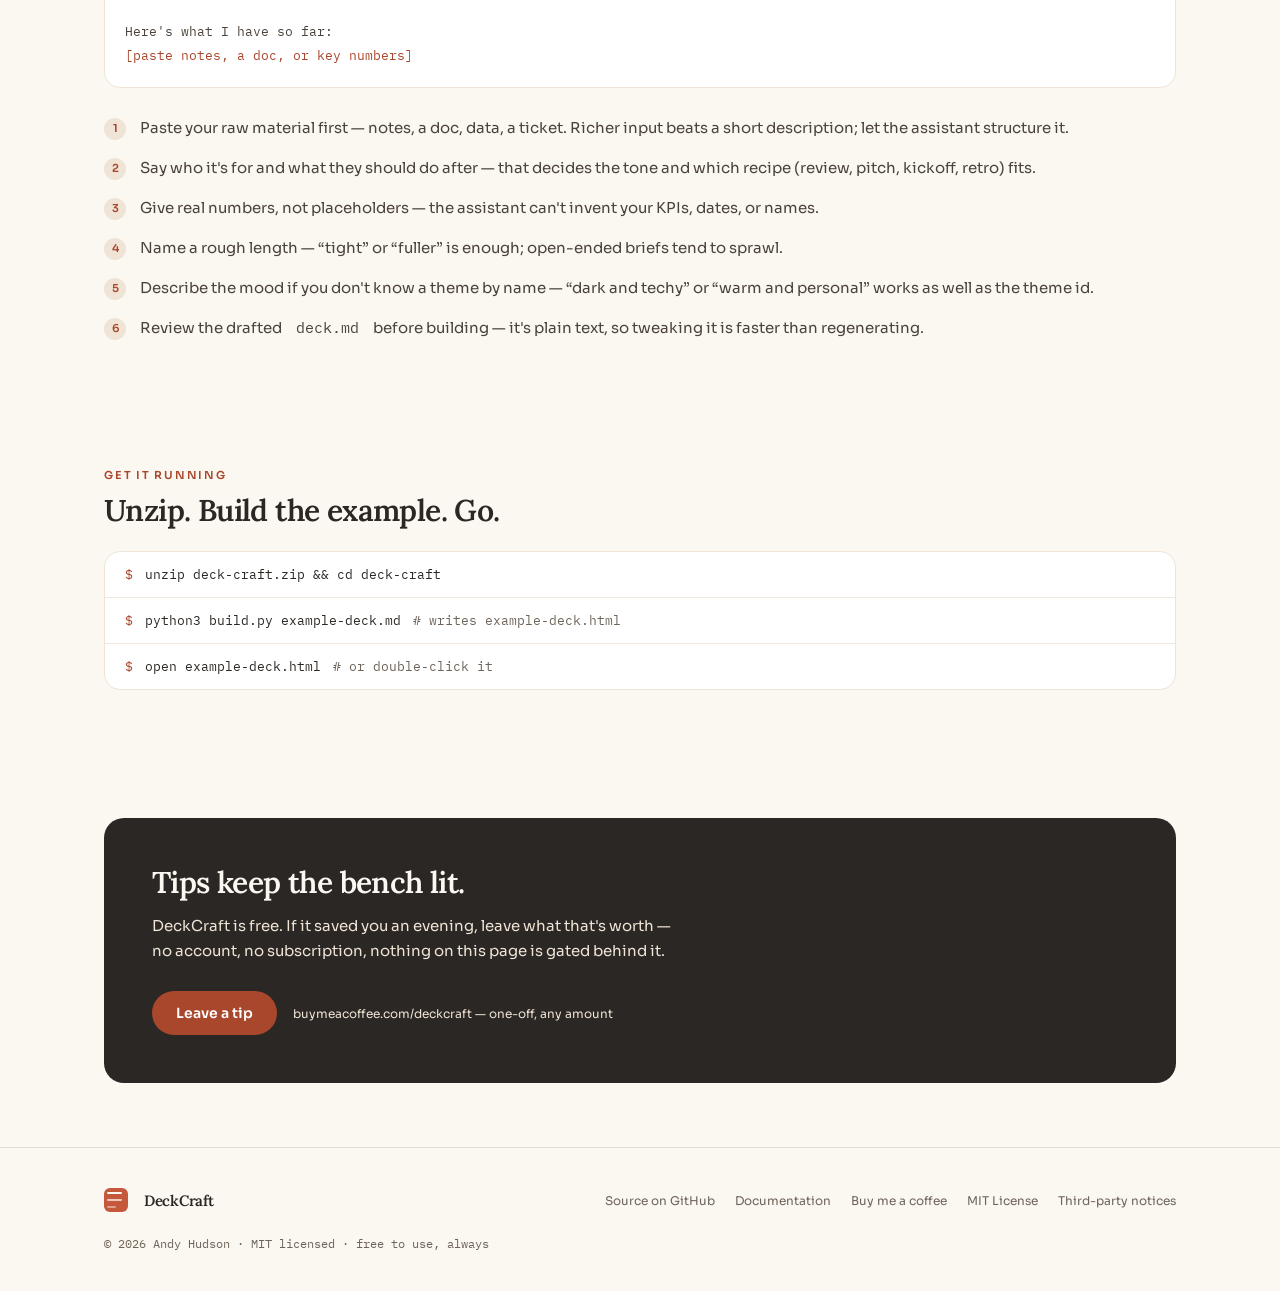
==== commit 992fbbb9: "Fix mobile layout: uncluttered header, centred content Below 640px the three header anchor links wra" ====
--- a/docs/index.html
+++ b/docs/index.html
@@ -5,6 +5,7 @@
 <meta name="viewport" content="width=device-width,initial-scale=1">
 <title>DeckCraft</title>
 <meta name="description" content="A free, open-source tool that turns Markdown into a themeable HTML slide deck, in a choice of eight house styles &#8212; usable from any AI assistant.">
+<link rel="icon" type="image/svg+xml" href="favicon.svg">
 <link rel="preconnect" href="https://fonts.googleapis.com">
 <link rel="preconnect" href="https://fonts.gstatic.com" crossorigin>
 <link href="https://fonts.googleapis.com/css2?family=Lora:ital,wght@0,400;0,500;0,600;1,400&family=Sora:wght@300;400;500;600&family=Archivo:wght@400;500;600;700;900&family=Spectral:wght@400;600&family=Libre+Franklin:wght@300;400&family=Instrument+Serif&family=IBM+Plex+Mono:wght@400;500&display=swap" rel="stylesheet">
@@ -56,16 +57,13 @@
 
   /* ---- sections / rhythm ---- */
   section{padding:64px 0;}
-  @media (max-width:640px){ section{padding:40px 0;} }
   .eyebrow{font-family:var(--dc-font-ui); font-size:11px; font-weight:600; letter-spacing:.16em;
     text-transform:uppercase; color:var(--dc-terracotta-strong); margin:0 0 12px;}
   .caption{font-family:var(--dc-font-ui); font-size:12px; color:var(--dc-text-caption);}
 
   /* ---- hero ---- */
   .hero-panel{background:var(--dc-oat); border-radius:20px; padding:64px;}
-  @media (max-width:640px){ .hero-panel{padding:32px;} }
   .hero-panel h1{font-size:42px;}
-  @media (max-width:640px){ .hero-panel h1{font-size:32px;} }
   .hero-panel .lede{font-family:var(--dc-font-ui); font-size:16px; line-height:1.68;
     color:var(--dc-text-muted); max-width:52ch; margin:16px 0 32px;}
   .hero-cta{display:flex; flex-wrap:wrap; gap:14px; align-items:center;}
@@ -103,8 +101,11 @@
   /* ---- style strip ---- */
   .strip-head{display:flex; align-items:baseline; justify-content:space-between; margin-bottom:24px;
     flex-wrap:wrap; gap:8px;}
+  /* The strip bleeds into the page gutter so cards can scroll edge to edge.
+     scroll-padding-left must match the inset, or snapping pulls the first
+     card flush to the scrollport and it loses its gutter alignment. */
   .strip{display:flex; gap:24px; overflow-x:auto; scroll-snap-type:x mandatory; padding-bottom:8px;
-    margin:0 -24px; padding-left:24px; padding-right:24px;}
+    margin:0 -24px; padding-left:24px; padding-right:24px; scroll-padding-left:24px;}
   .style-card{flex:none; width:320px; scroll-snap-align:start; border:1px solid #E0DBD1;
     border-radius:16px; overflow:hidden; background:var(--dc-white); transition:border-color .16s ease-out;}
   .style-card:hover{border-color:var(--dc-terracotta);}
@@ -164,7 +165,6 @@
 
   /* ---- tip band ---- */
   .tip-band{background:var(--dc-charcoal); border-radius:20px; padding:48px;}
-  @media (max-width:640px){ .tip-band{padding:28px;} }
   .tip-band h2{color:var(--dc-text-on-dark); font-size:30px;}
   .tip-band p{font-family:var(--dc-font-ui); font-size:15px; line-height:1.68;
     color:var(--dc-text-on-dark-muted); max-width:48ch; margin:14px 0 28px;}
@@ -177,6 +177,37 @@
   .foot-links a{font-size:12px; color:var(--dc-text-caption); text-decoration:none;}
   .foot-links a:hover{color:var(--dc-terracotta-strong);}
   .fine{margin-top:24px; font-size:12px; color:var(--dc-text-caption); font-family:'IBM Plex Mono',monospace;}
+
+  /* ---- mobile (the brand system's 640px breakpoint) ---- */
+  @media (max-width:640px){
+    .wrap{padding:0 20px;}
+    section{padding:40px 0;}
+
+    /* Header carries the lockup and one action only — the section anchors
+       wrap into an unreadable clump at this width. */
+    header{height:auto; padding:14px 0;}
+    .nav-links a:not(.pill){display:none;}
+
+    /* Centre the page's own voice. Body copy inside cards, code blocks and
+       the numbered tips stays left-aligned — centred paragraphs don't read. */
+    section > .eyebrow, section > h2, section > p{text-align:center;}
+    .hero-panel{padding:32px; text-align:center;}
+    .hero-panel h1{font-size:32px;}
+    .strip-head{justify-content:center; text-align:center;}
+    .strip{margin:0 -20px; padding-left:20px; padding-right:20px; scroll-padding-left:20px;}
+    .chips, .tool-row{justify-content:center;}
+    .tool-row, .req-line{text-align:center;}
+    .tip-band{padding:28px; text-align:center;}
+    .tip-band p{margin-left:auto; margin-right:auto;}
+    .tip-band-row{justify-content:center;}
+    footer .lockup, .foot-row, .foot-links{justify-content:center;}
+    .foot-row, .fine{text-align:center;}
+
+    /* Buttons go full width (brand spec). */
+    .hero-cta, .tip-band-row{flex-direction:column; align-items:stretch;}
+    .hero-cta .pill, .tip-band-row .pill{justify-content:center;}
+    .hero-meta{text-align:center;}
+  }
 </style>
 </head>
 <body>
@@ -455,6 +486,7 @@
       <div class="foot-links">
         <a href="https://github.com/andyh102/deck-craft">Source on GitHub</a>
         <a href="https://github.com/andyh102/deck-craft/blob/main/SKILL.md">Documentation</a>
+        <a href="https://buymeacoffee.com/deckcraft" target="_blank" rel="noopener">Buy me a coffee</a>
         <a href="https://github.com/andyh102/deck-craft/blob/main/LICENSE">MIT License</a>
         <a href="https://github.com/andyh102/deck-craft/blob/main/lib/THIRD_PARTY_NOTICES.md">Third-party notices</a>
       </div>
